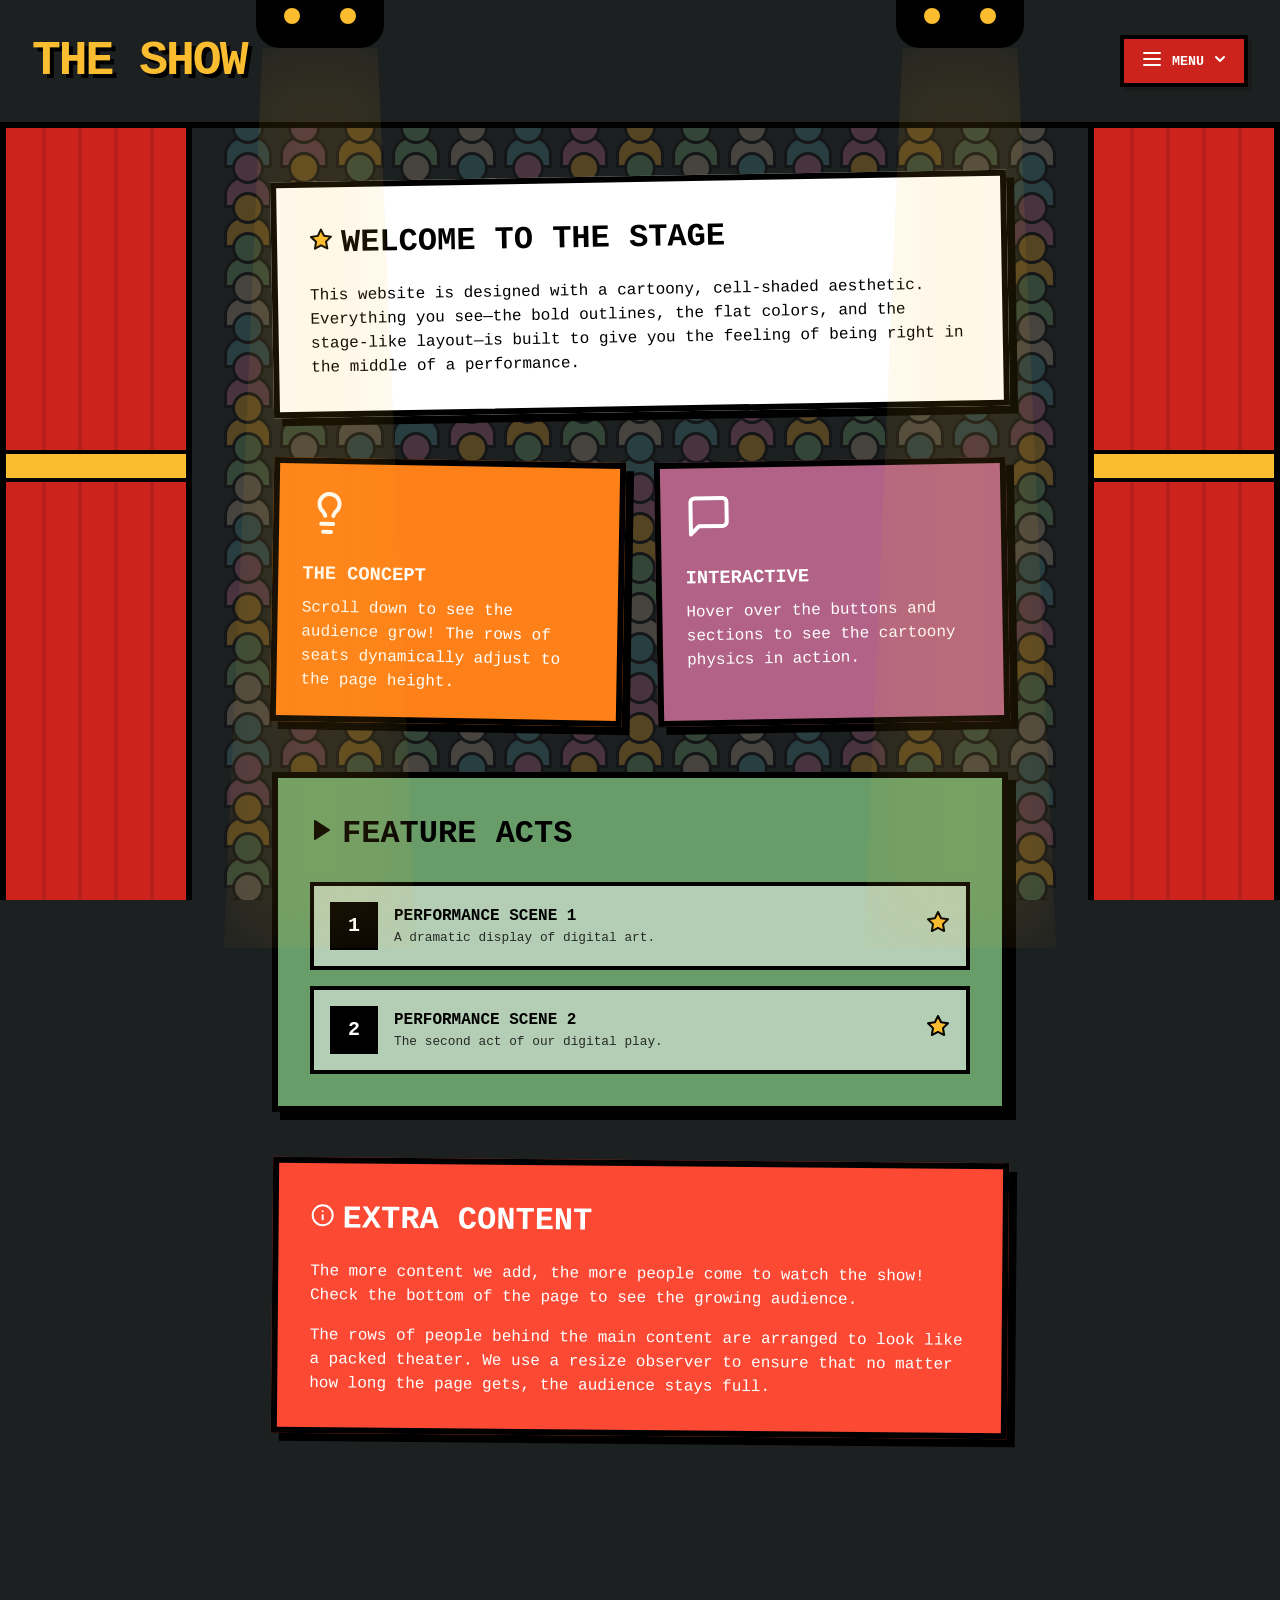
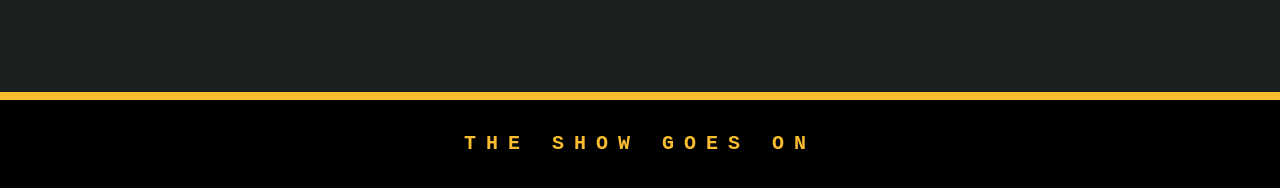
==== index.html @ 4f7fc9e9 "v16: Using thumbnail.png as a placeholder, create a design for a page that could list events/shows o" ====
<!DOCTYPE html>
<html lang="en">
<head>
    <meta charset="UTF-8">
    <meta name="viewport" content="width=device-width, initial-scale=1.0">
    <title>The Show - Cartoon Edition</title>
    <link rel="stylesheet" href="css/base.css">
    <link rel="stylesheet" href="css/theme.css">
    <link rel="stylesheet" href="css/components.css">
</head>
<body class="home">

<div id="page" class="site">
    <!-- Header / Spotlight Area -->
    <header id="masthead" class="site-header sticky-header cartoon-border">
        <!-- Left Spotlight -->
        <div class="spotlight-housing spotlight-left">
            <div class="spotlight-bulb"></div>
            <div class="spotlight-bulb"></div>
            <div class="spotlight-cone"></div>
        </div>
        
        <!-- Right Spotlight -->
        <div class="spotlight-housing spotlight-right">
            <div class="spotlight-bulb"></div>
            <div class="spotlight-bulb"></div>
            <div class="spotlight-cone"></div>
        </div>

        <h1 class="main-title">
            The Show
        </h1>

        <nav id="site-navigation" class="main-navigation">
            <div class="dropdown">
                <button class="interactive-btn nav-btn-content menu-toggle" aria-controls="primary-menu" aria-expanded="false">
                    <span data-icon="Menu"></span> MENU <span data-icon="ChevronDown"></span>
                </button>
                <ul id="primary-menu" class="dropdown-menu menu">
                    <li class="dropdown-item menu-item menu-item-has-children">
                        <a href="index.html" class="dropdown-link nav-link has-submenu">
                            ACT I <span data-icon="ChevronRight"></span>
                        </a>
                        <ul class="dropdown-menu dropdown-submenu sub-menu">
                            <li class="dropdown-item menu-item menu-item-has-children">
                                <a href="index.html" class="dropdown-link nav-link has-submenu">
                                    Chapter 1 <span data-icon="ChevronRight"></span>
                                </a>
                                <ul class="dropdown-menu dropdown-submenu sub-menu">
                                    <li class="menu-item"><a href="index.html" class="dropdown-link nav-link">Alternate beginning</a></li>
                                </ul>
                            </li>
                            <li class="dropdown-item menu-item">
                                <a href="index.html" class="dropdown-link nav-link">Chapter 2</a>
                            </li>
                        </ul>
                    </li>
                    <li class="dropdown-item menu-item menu-item-has-children">
                        <a href="act2.html" class="dropdown-link nav-link has-submenu">
                            ACT II <span data-icon="ChevronRight"></span>
                        </a>
                        <ul class="dropdown-menu dropdown-submenu sub-menu">
                            <li class="dropdown-item menu-item">
                                <a href="act2.html" class="dropdown-link nav-link">Chapter 3</a>
                            </li>
                            <li class="dropdown-item menu-item menu-item-has-children">
                                <a href="act2.html" class="dropdown-link nav-link has-submenu">
                                    Chapter 4 <span data-icon="ChevronRight"></span>
                                </a>
                                <ul class="dropdown-menu dropdown-submenu sub-menu">
                                    <li class="menu-item"><a href="act2.html" class="dropdown-link nav-link">Alternate ending</a></li>
                                </ul>
                            </li>
                        </ul>
                    </li>
                    <li class="dropdown-item menu-item">
                        <a href="portfolio.html" class="dropdown-link nav-link">BILLBOARD</a>
                    </li>
                    <li class="dropdown-item menu-item">
                        <a href="contact.html" class="dropdown-link nav-link">CONTACT</a>
                    </li>
                </ul>
            </div>
        </nav>
    </header>

    <!-- Main Content -->
    <main id="primary" class="site-main">
        
        <section class="cartoon-border cartoon-shadow rotate-left section-block scene-white">
            <h2 class="section-header">
                <span data-icon="Star"></span> WELCOME TO THE STAGE
            </h2>
            <p>This website is designed with a cartoony, cell-shaded aesthetic. Everything you see—the bold outlines, the flat colors, and the stage-like layout—is built to give you the feeling of being right in the middle of a performance.</p>
        </section>

        <section class="responsive-grid">
            <div class="cartoon-border cartoon-shadow rotate-right grid-item scene-orange">
                <div data-icon="Lightbulb" class="icon-margin-bottom"></div>
                <h3 class="grid-title">The Concept</h3>
                <p>Scroll down to see the audience grow! The rows of seats dynamically adjust to the page height.</p>
            </div>
            <div class="cartoon-border cartoon-shadow rotate-left grid-item scene-purple">
                <div data-icon="Message" class="icon-margin-bottom"></div>
                <h3 class="grid-title">Interactive</h3>
                <p>Hover over the buttons and sections to see the cartoony physics in action.</p>
            </div>
        </section>

        <section class="cartoon-border cartoon-shadow section-block scene-green">
            <h2 class="section-header section-header-large">
                <span data-icon="Play"></span> Feature Acts
            </h2>
            <div class="feature-list">
                <div class="feature-row">
                    <div class="feature-number">1</div>
                    <div class="feature-content">
                        <h4 class="feature-title">Performance Scene 1</h4>
                        <p class="feature-desc">A dramatic display of digital art.</p>
                    </div>
                    <div data-icon="Star"></div>
                </div>
                <div class="feature-row">
                    <div class="feature-number">2</div>
                    <div class="feature-content">
                        <h4 class="feature-title">Performance Scene 2</h4>
                        <p class="feature-desc">The second act of our digital play.</p>
                    </div>
                    <div data-icon="Star"></div>
                </div>
            </div>
        </section>

        <section class="cartoon-border cartoon-shadow rotate-slight section-block scene-red-bright">
            <h2 class="section-header">
                <span data-icon="Info"></span> EXTRA CONTENT
            </h2>
            <p class="margin-bottom-1">The more content we add, the more people come to watch the show! Check the bottom of the page to see the growing audience.</p>
            <p>The rows of people behind the main content are arranged to look like a packed theater. We use a resize observer to ensure that no matter how long the page gets, the audience stays full.</p>
        </section>
    </main>

    <!-- Curtains -->
    <div class="curtain curtain-left">
        <div class="curtain-fold"></div>
        <div class="curtain-fold"></div>
        <div class="curtain-fold"></div>
        <div class="curtain-fold"></div>
        <div class="curtain-tie"></div>
    </div>
    <div class="curtain curtain-right">
        <div class="curtain-fold"></div>
        <div class="curtain-fold"></div>
        <div class="curtain-fold"></div>
        <div class="curtain-fold"></div>
        <div class="curtain-tie"></div>
    </div>

    <!-- Audience Background Layer -->
    <div id="bg-audience-container" class="audience-bg-layer">
        <!-- Injected via JS -->
    </div>

    <!-- Footer Area -->
    <footer id="colophon" class="site-footer">
        <div class="footer-marquee">
            <span class="footer-text">The Show Goes On</span>
        </div>
    </footer>

</div><!-- #page -->

    <script type="module" src="js/app.js"></script>
<script defer src="https://static.cloudflareinsights.com/beacon.min.js/v833ccba57c9e4d2798f2e76cebdd09a11778172276447" integrity="sha512-57MDmcccJXYtNnH+ZiBwzC4jb2rvgVCEokYN+L/nLlmO8rfYT/gIpW2A569iJ/3b+0UEasghjuZH/ma3wIs/EQ==" data-cf-beacon='{"version":"2024.11.0","token":"4c6229722a6346bc8eb5cb0e5eae5d41","server_timing":{"name":{"cfCacheStatus":true,"cfEdge":true,"cfExtPri":true,"cfL4":true,"cfOrigin":true,"cfSpeedBrain":true},"location_startswith":null}}' crossorigin="anonymous"></script>
</body>
</html>
---- css/base.css ----
:root {
  --bg-dark: #1d2021;
  --fg-light: #ebdbb2;
  --accent-yellow: #fabd2f;
  --accent-red: #cc241d;
  --accent-blue: #458588;
  --accent-purple: #b16286;
  --accent-gold: #d79921;
  --accent-green: #689d6a;
  --accent-orange: #fe8019;
  --accent-aqua: #8ec07c;
  --accent-bright-red: #fb4934;
  --black: #000000;
}

* {
  box-sizing: border-box;
  margin: 0;
  padding: 0;
}

body {
  background-color: var(--bg-dark);
  color: var(--fg-light);
  font-family: 'Courier New', Courier, monospace;
  overflow-x: hidden;
  line-height: 1.5;
}

::selection {
  background: var(--accent-yellow);
  color: var(--black);
}

button {
  cursor: pointer;
  font-family: inherit;
}
---- css/theme.css ----
.cartoon-border {
  border: 6px solid var(--black);
}

.cartoon-shadow {
  box-shadow: 8px 8px 0px var(--black);
}

.rotate-left { transform: rotate(-1deg); }
.rotate-right { transform: rotate(1deg); }
.rotate-slight { transform: rotate(0.5deg); }

.interactive-btn {
  background: var(--accent-red);
  border: 4px solid var(--black);
  padding: 0.5rem 1rem;
  font-weight: bold;
  box-shadow: 4px 4px 0px #1a1a1a;
  transition: transform 0.2s, background 0.2s;
  text-decoration: none;
  color: white;
  display: inline-block;
}

.interactive-btn:hover {
  transform: translateY(-4px);
}

.interactive-btn:active {
  transform: translateY(0);
}

.nav-btn-content {
  display: flex;
  align-items: center;
  gap: 0.5rem;
}

.feature-row {
  display: flex;
  align-items: center;
  gap: 1rem;
  padding: 1rem;
  border: 4px solid var(--black);
  background: rgba(255, 255, 255, 0.5);
  transition: background 0.2s;
  cursor: pointer;
}

.feature-row:hover {
  background: rgba(255, 255, 255, 1);
}

.feature-number {
  width: 3rem;
  height: 3rem;
  background: var(--black);
  color: white;
  display: flex;
  align-items: center;
  justify-content: center;
  font-weight: 900;
  font-size: 1.25rem;
}

.feature-list {
  display: flex;
  flex-direction: column;
  gap: 1rem;
}

.feature-content {
  flex-grow: 1;
}

.feature-title {
  font-weight: bold;
  text-transform: uppercase;
}

.feature-desc {
  font-size: 0.8rem;
  opacity: 0.8;
}

.section-header {
  font-size: 2rem;
  font-weight: 900;
  margin-bottom: 1rem;
  display: flex;
  align-items: center;
  gap: 0.5rem;
}

.section-header-large {
  margin-bottom: 1.5rem;
  text-transform: uppercase;
}

.grid-title {
  font-weight: bold;
  text-transform: uppercase;
  margin-bottom: 0.5rem;
}

.icon-margin-bottom {
  margin-bottom: 1rem;
}

.margin-bottom-1 {
  margin-bottom: 1rem;
}

/* Scene Backgrounds */
.scene-white { background: white; color: black; }
.scene-orange { background: var(--accent-orange); color: white; }
.scene-purple { background: var(--accent-purple); color: white; }
.scene-green { background: var(--accent-green); color: black; }
.scene-red-bright { background: var(--accent-bright-red); color: white; }
.scene-yellow { background: var(--accent-yellow); color: black; }
.scene-aqua { background: var(--accent-aqua); color: black; }
.scene-blue { background: var(--accent-blue); color: white; }
.scene-gold { background: var(--accent-gold); color: black; }

/* Portfolio Billboard */
.portfolio-grid {
  display: flex;
  flex-direction: column;
  gap: 4rem;
  margin-bottom: 5rem;
}

.portfolio-card {
  display: flex;
  flex-direction: column;
  padding: 1.5rem;
  gap: 1.5rem;
  position: relative;
}

@media (min-width: 769px) {
  .portfolio-card {
    flex-direction: row;
    align-items: flex-start;
  }
}

.portfolio-image-container {
  flex-shrink: 0;
  width: 100%;
  max-width: 300px;
  aspect-ratio: 1;
  overflow: hidden;
  background: var(--black);
}

.portfolio-thumbnail {
  width: 100%;
  height: 100%;
  object-fit: cover;
  display: block;
}

.portfolio-content {
  flex-grow: 1;
  display: flex;
  flex-direction: column;
  gap: 1rem;
}

.portfolio-title {
  font-size: 1.8rem;
  font-weight: 900;
  text-transform: uppercase;
  color: inherit;
}

.portfolio-tags {
  display: flex;
  flex-wrap: wrap;
  gap: 0.5rem;
}

.portfolio-tag {
  background: var(--black);
  color: white;
  padding: 0.25rem 0.6rem;
  font-size: 0.75rem;
  font-weight: bold;
  text-transform: uppercase;
  border-radius: 4px;
  border: 1px solid rgba(255, 255, 255, 0.2);
}

/* Metadata specific colors if needed */
.tag-date { background: var(--accent-yellow); color: var(--black); }

.portfolio-description {
  font-size: 1rem;
  line-height: 1.4;
}

.portfolio-btn {
  align-self: flex-start;
}

/* Form Elements */
.theatrical-form {
  display: flex;
  flex-direction: column;
  gap: 1.5rem;
}

.form-group {
  display: flex;
  flex-direction: column;
  gap: 0.5rem;
}

.form-label {
  font-weight: 900;
  text-transform: uppercase;
  font-size: 0.9rem;
  color: var(--black);
}

.form-input,
.form-select,
.form-textarea {
  width: 100%;
  padding: 0.75rem;
  border: 4px solid var(--black);
  background: white;
  font-family: inherit;
  font-size: 1rem;
  box-shadow: 4px 4px 0px var(--black);
  transition: transform 0.1s, box-shadow 0.1s;
}

.form-input:focus,
.form-select:focus,
.form-textarea:focus {
  outline: none;
  transform: translate(-2px, -2px);
  box-shadow: 6px 6px 0px var(--black);
}

.form-textarea {
  min-height: 120px;
  resize: vertical;
}

.form-radio-group {
  display: flex;
  gap: 1.5rem;
  flex-wrap: wrap;
}

.form-radio-label,
.form-checkbox-label {
  display: flex;
  align-items: center;
  gap: 0.5rem;
  cursor: pointer;
  font-weight: bold;
  font-size: 0.9rem;
  color: var(--black);
}

/* Custom styling for standard radio/checkbox to match theme */
.form-radio,
.form-checkbox {
  appearance: none;
  width: 1.5rem;
  height: 1.5rem;
  border: 3px solid var(--black);
  background: white;
  cursor: pointer;
  position: relative;
  transition: background 0.2s;
}

.form-radio {
  border-radius: 50%;
}

.form-checkbox {
  border-radius: 4px;
}

.form-radio:checked {
  background: var(--accent-yellow);
}

.form-radio:checked::after {
  content: '';
  position: absolute;
  top: 50%;
  left: 50%;
  transform: translate(-50%, -50%);
  width: 0.6rem;
  height: 0.6rem;
  background: var(--black);
  border-radius: 50%;
}

.form-checkbox:checked {
  background: var(--accent-yellow);
}

.form-checkbox:checked::after {
  content: '✓';
  position: absolute;
  top: 50%;
  left: 50%;
  transform: translate(-50%, -50%);
  color: var(--black);
  font-weight: 900;
  font-size: 1rem;
}

.form-submit-container {
  margin-top: 1rem;
}

.submit-btn {
  width: 100%;
  padding: 1rem;
  font-size: 1.2rem;
  display: flex;
  justify-content: center;
  align-items: center;
  gap: 0.75rem;
}

.audience-bg-layer {
  position: fixed;
  inset: 0;
  z-index: 0;
  pointer-events: none;
  overflow: hidden;
  opacity: 0.3;
  padding-top: 8rem;
}

@media (max-width: 768px) {
  .audience-bg-layer {
    padding-top: 6rem;
  }
}

.site-footer {
  position: relative;
  z-index: 10;
  margin-top: 5rem;
  pointer-events: none;
}

.footer-marquee {
  height: 6rem;
  background: black;
  border-top: 8px solid var(--accent-yellow);
  display: flex;
  align-items: center;
  justify-content: center;
}

.footer-text {
  color: var(--accent-yellow);
  font-weight: 900;
  text-transform: uppercase;
  letter-spacing: 0.5em;
  font-size: 1.25rem;
}

/* Responsive Layout Classes */
.site-header {
  position: sticky;
  top: 0;
  z-index: 200;
  background: var(--bg-dark);
  height: 8rem;
  display: flex;
  align-items: center;
  justify-content: space-between;
  padding: 0 2rem;
  border-top: none;
  border-left: none;
  border-right: none;
}

.spotlight-left { left: 20%; }
.spotlight-right { right: 20%; }

.main-title {
  color: var(--accent-yellow);
  font-size: 3rem;
  font-weight: 900;
  text-transform: uppercase;
  letter-spacing: -2px;
  filter: drop-shadow(4px 4px 0px #000);
}

.main-navigation {
  display: flex;
  position: relative;
}

/* Dropdown Container */
.dropdown {
  position: relative;
  display: inline-block;
}

/* Dropdown Menu (The actual list) */
.dropdown-menu {
  display: none;
  position: absolute;
  background-color: var(--bg-dark);
  min-width: 220px;
  z-index: 210;
  list-style: none;
  border: 4px solid var(--black);
  box-shadow: 6px 6px 0px var(--black);
  top: 100%;
  right: 0; /* Align right to prevent off-screen on desktop */
  padding: 0;
  margin-top: 0.5rem;
}

/* Toggle classes for click-based navigation */
.dropdown.is-open > .dropdown-menu,
.dropdown-item.is-open > .dropdown-submenu {
  display: block;
}

/* Menu Items */
.dropdown-item {
  position: relative;
  white-space: nowrap;
}

.dropdown-link {
  display: flex;
  align-items: center;
  justify-content: space-between;
  padding: 0.75rem 1rem;
  color: var(--fg-light);
  text-decoration: none;
  font-weight: bold;
  font-size: 0.9rem;
  text-transform: uppercase;
  transition: background 0.1s, color 0.1s;
  border-bottom: 2px solid var(--black);
}

.dropdown-link:hover {
  background-color: var(--accent-yellow);
  color: var(--black);
}

.dropdown-item:last-child > .dropdown-link {
  border-bottom: none;
}

/* Nested Sub-menus - Opening to the left to avoid screen edge */
.dropdown-submenu {
  top: -4px;
  right: 100%;
  left: auto;
  margin-top: 0;
  margin-right: 0.25rem;
}

/* Arrow rotation when open on mobile */
.dropdown-item.is-open > .dropdown-link [data-icon="ChevronRight"],
.dropdown-item.is-open > .dropdown-link [data-icon="ChevronDown"] {
  transform: rotate(90deg);
}

/* Mobile Adjustments for Navigation */
@media (max-width: 768px) {
  .dropdown-menu {
    position: fixed; /* Full width/height approach for better mobile UX */
    top: 6rem;
    left: 1rem;
    right: 1rem;
    width: calc(100% - 2rem);
    max-height: 70vh;
    overflow-y: auto;
    box-shadow: 12px 12px 0px var(--black);
  }

  .dropdown-submenu {
    position: static;
    width: 100%;
    margin: 0;
    border: none;
    border-left: 8px solid var(--accent-yellow);
    background: rgba(0,0,0,0.2);
    box-shadow: none;
  }

  .dropdown-link {
    padding: 1.25rem 1rem; /* Bigger tap targets */
    font-size: 1rem;
  }
}

.site-main {
  position: relative;
  z-index: 30;
  padding: 3rem 2rem 8rem 2rem;
  max-width: 800px;
  margin: 0 auto;
}

.section-block {
  padding: 2rem;
  margin-bottom: 3rem;
}

.responsive-grid {
  display: grid;
  grid-template-columns: 1fr 1fr;
  gap: 2rem;
  margin-bottom: 3rem;
}

.grid-item {
  padding: 1.5rem;
}

@media (max-width: 768px) {
  .site-header {
    height: 6rem;
    padding: 0 2.5rem; /* More horizontal padding to avoid curtains */
  }

  .main-title {
    font-size: 1.4rem;
    letter-spacing: -1px;
  }

  .main-navigation {
    gap: 0.5rem;
  }

  .site-main {
    padding: 1.5rem 2.5rem 6rem 2.5rem; /* Increase side padding to clear curtains (2rem) */
  }

  .section-block {
    padding: 1.25rem;
    margin-bottom: 1.5rem;
  }

  .section-header {
    font-size: 1.4rem;
  }

  .responsive-grid {
    grid-template-columns: 1fr;
    gap: 1rem;
    margin-bottom: 1.5rem;
  }

  .grid-item {
    padding: 1rem;
  }

  .feature-row {
    padding: 0.75rem;
  }

  .feature-number {
    width: 2.5rem;
    height: 2.5rem;
    font-size: 1rem;
  }

  .rotate-left, .rotate-right, .rotate-slight {
    transform: none; /* Avoid horizontal overflow on mobile */
  }

  .footer-text {
    font-size: 1rem;
    letter-spacing: 0.2em;
  }
}
---- css/components.css ----
/* Curtains */
.curtain {
  position: fixed;
  top: 0;
  bottom: 0;
  width: 12rem;
  z-index: 100; /* Increased to cover header during transition */
  pointer-events: none;
  background: var(--accent-red);
  border-left: 6px solid var(--black);
  border-right: 6px solid var(--black);
  transition: width 0.6s cubic-bezier(0.77, 0, 0.175, 1);
}

@media (max-width: 768px) {
  .curtain {
    width: 2rem;
  }
  .curtain-tie {
    height: 1.25rem;
  }
}

body.curtains-closed .curtain {
  width: 50vw;
  pointer-events: auto;
}

.curtain-left { left: 0; transform-origin: left; animation: sway 5s ease-in-out infinite; }
.curtain-right { right: 0; transform-origin: right; animation: sway 5s ease-in-out infinite reverse; }

@keyframes sway {
  0%, 100% { transform: scaleX(1); }
  50% { transform: scaleX(1.05); }
}

.curtain-fold {
  position: absolute;
  top: 0;
  bottom: 0;
  border-right: 4px solid rgba(0, 0, 0, 0.1);
}

.curtain-fold:nth-child(1) { left: 20%; }
.curtain-fold:nth-child(2) { left: 40%; }
.curtain-fold:nth-child(3) { left: 60%; }
.curtain-fold:nth-child(4) { left: 80%; }

.curtain-tie {
  position: absolute;
  top: 50%;
  width: 100%;
  height: 2rem;
  background: var(--accent-yellow);
  border-top: 4px solid var(--black);
  border-bottom: 4px solid var(--black);
}

/* Spotlights */
.spotlight-housing {
  position: absolute;
  top: 0;
  width: 8rem;
  height: 3rem;
  background: var(--black);
  border-bottom-left-radius: 1.5rem;
  border-bottom-right-radius: 1.5rem;
  display: flex;
  justify-content: space-around;
  padding: 0.5rem;
  transition: all 0.3s ease;
}

@media (max-width: 768px) {
  .spotlight-housing {
    width: 4rem;
    height: 2rem;
    padding: 0.25rem;
  }
  .spotlight-left { left: 5% !important; }
  .spotlight-right { right: 5% !important; }
}

.spotlight-bulb {
  width: 1rem;
  height: 1rem;
  border-radius: 50%;
  background: var(--accent-yellow);
  animation: pulse 2s infinite;
}

@keyframes pulse {
  0%, 100% { opacity: 1; transform: scale(1); }
  50% { opacity: 0.5; transform: scale(0.8); }
}

.spotlight-cone {
  position: absolute;
  top: 100%;
  left: 50%;
  transform: translateX(-50%);
  width: 12rem;
  height: 100vh;
  background: rgba(250, 189, 47, 0.1);
  filter: blur(40px);
  pointer-events: none;
  clip-path: polygon(20% 0%, 80% 0%, 100% 100%, 0% 100%);
}

/* Audience */
.audience-member {
  position: relative;
  width: 3rem;
  height: 3.5rem;
  margin: 0 0.25rem;
  flex-shrink: 0;
}

.audience-head {
  position: absolute;
  top: 0;
  left: 50%;
  transform: translateX(-50%);
  width: 2rem;
  height: 2rem;
  border-radius: 50%;
  border: 3px solid var(--black);
  background-color: var(--member-color, #458588);
  z-index: 2; /* Keep head above shoulders */
}

.audience-shoulders {
  position: absolute;
  bottom: 0;
  left: 0;
  width: 100%;
  height: 2rem;
  border-top-left-radius: 1.2rem;
  border-top-right-radius: 1.2rem;
  border: 3px solid var(--black);
  background-color: var(--member-color, #458588);
  z-index: 1;
}

.audience-row {
  display: flex;
  justify-content: center;
  margin-top: -1rem;
}
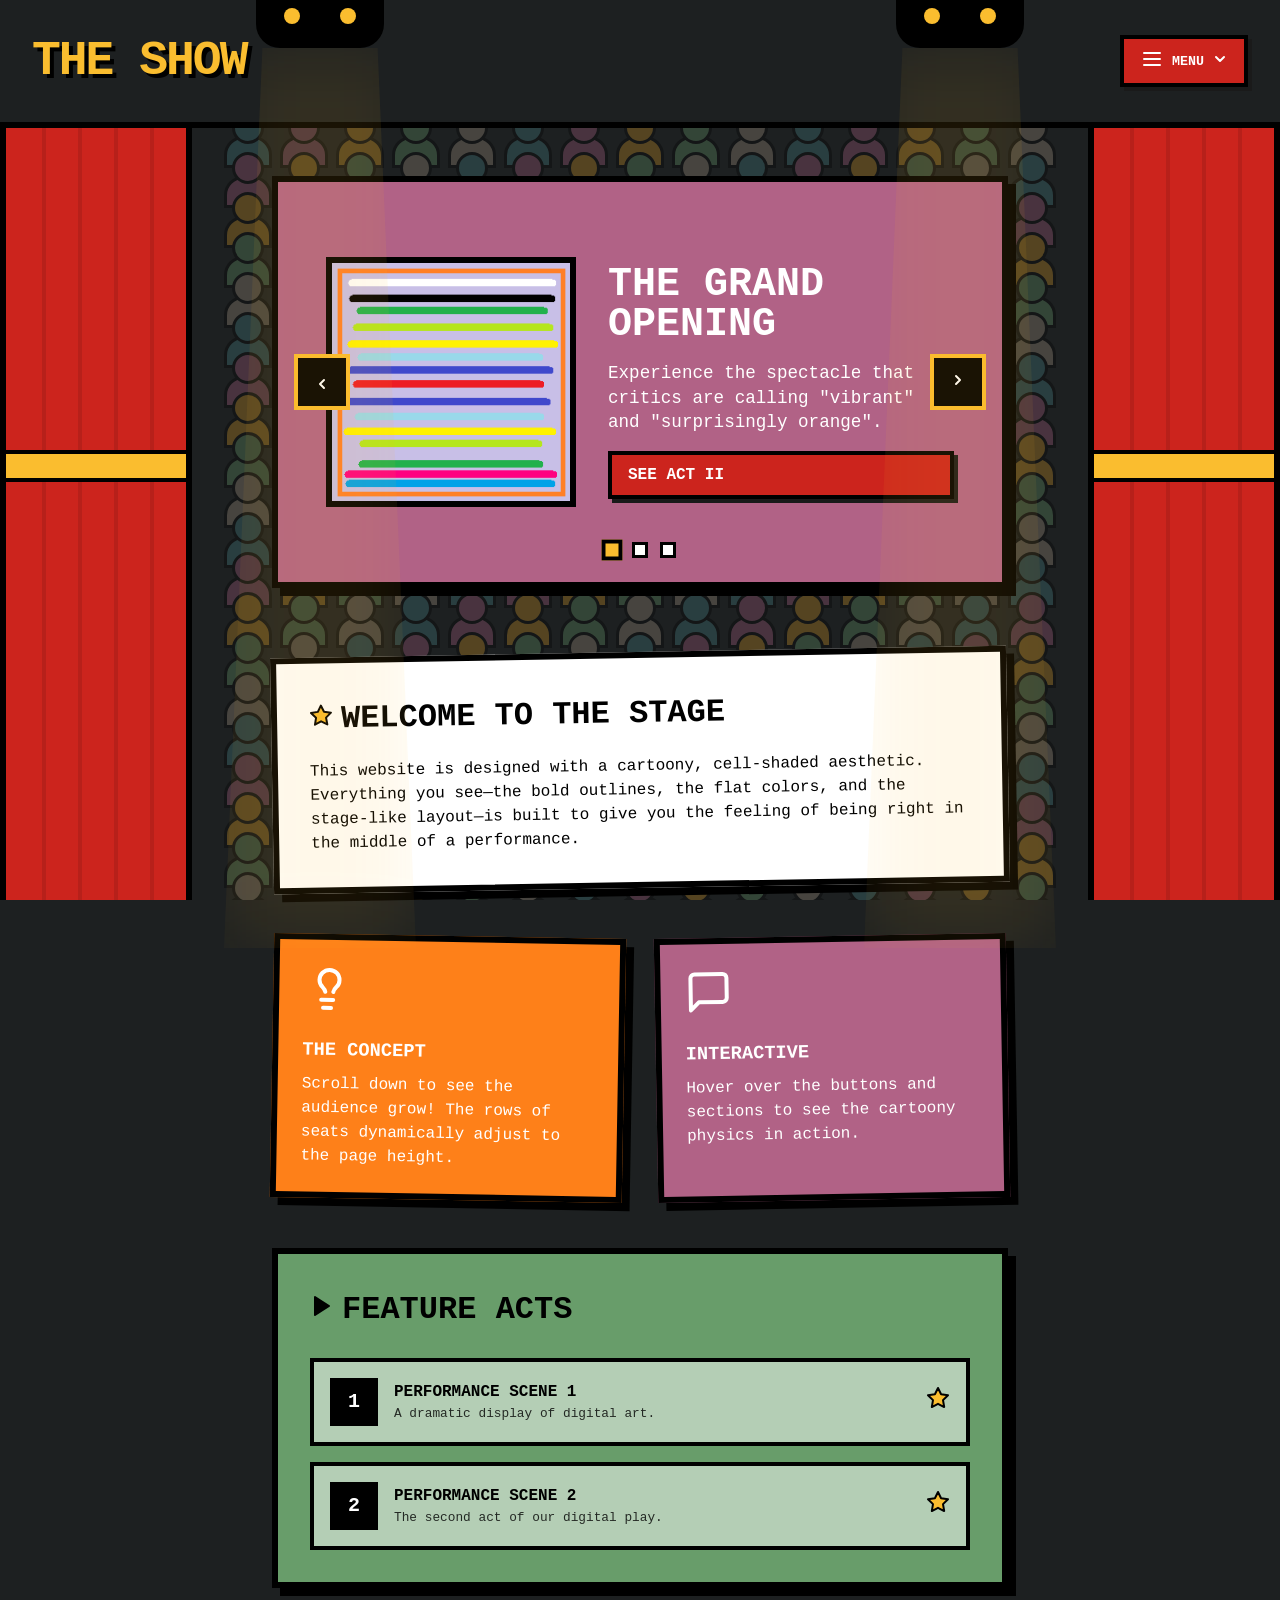
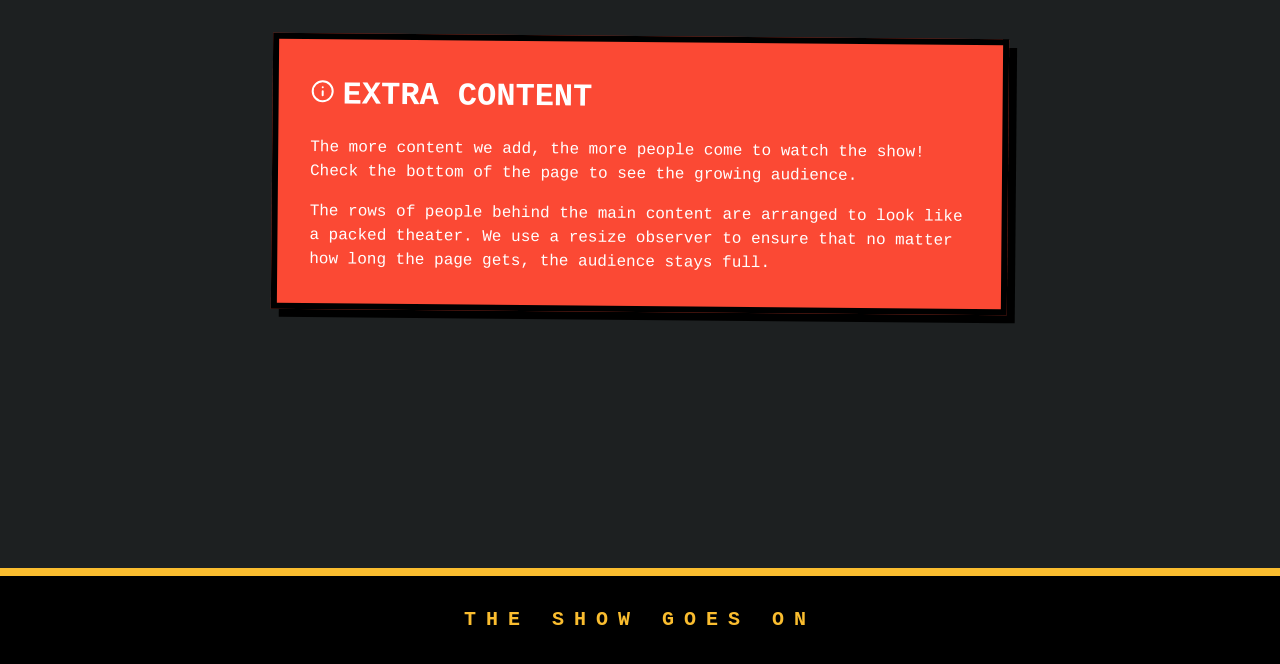
==== commit bcce379b: "v17: Create a simple carousel/slider that will link to featured content. It should support (but not " ====
--- a/index.html
+++ b/index.html
@@ -86,6 +86,59 @@
 
     <!-- Main Content -->
     <main id="primary" class="site-main">
+
+        <!-- Featured Carousel -->
+        <section class="featured-carousel-section margin-bottom-1">
+            <div class="carousel-container cartoon-border cartoon-shadow">
+                <div class="carousel-track">
+                    <!-- Slide 1 -->
+                    <div class="carousel-slide active scene-purple">
+                        <div class="slide-image-wrapper">
+                            <img src="thumbnail.png" alt="Grand Opening" class="slide-image cartoon-border">
+                        </div>
+                        <div class="slide-content">
+                            <h2 class="slide-title">The Grand Opening</h2>
+                            <p class="slide-description">Experience the spectacle that critics are calling "vibrant" and "surprisingly orange".</p>
+                            <a href="act2.html" class="interactive-btn nav-link">SEE ACT II</a>
+                        </div>
+                    </div>
+                    <!-- Slide 2 -->
+                    <div class="carousel-slide scene-gold">
+                        <div class="slide-image-wrapper">
+                            <img src="thumbnail.png" alt="New Billboard" class="slide-image cartoon-border">
+                        </div>
+                        <div class="slide-content">
+                            <h2 class="slide-title">Now Showing</h2>
+                            <p class="slide-description">Check out our latest billboard for the full schedule of performances this season.</p>
+                            <a href="portfolio.html" class="interactive-btn nav-link">THE BILLBOARD</a>
+                        </div>
+                    </div>
+                    <!-- Slide 3 (No Image Example) -->
+                    <div class="carousel-slide scene-aqua">
+                        <div class="slide-content no-image-padding">
+                            <h2 class="slide-title">Director's Note</h2>
+                            <p class="slide-description">"Every pixel is a performer, and every line of code is a stage direction." - The Director</p>
+                            <a href="contact.html" class="interactive-btn nav-link">CONTACT US</a>
+                        </div>
+                    </div>
+                </div>
+
+                <!-- Navigation Controls -->
+                <button class="carousel-control prev-btn" aria-label="Previous Slide">
+                    <span data-icon="ChevronRight"></span>
+                </button>
+                <button class="carousel-control next-btn" aria-label="Next Slide">
+                    <span data-icon="ChevronRight"></span>
+                </button>
+
+                <!-- Dots -->
+                <div class="carousel-dots">
+                    <button class="carousel-dot active" aria-label="Go to slide 1"></button>
+                    <button class="carousel-dot" aria-label="Go to slide 2"></button>
+                    <button class="carousel-dot" aria-label="Go to slide 3"></button>
+                </div>
+            </div>
+        </section>
         
         <section class="cartoon-border cartoon-shadow rotate-left section-block scene-white">
             <h2 class="section-header">
@@ -171,6 +224,6 @@
 </div><!-- #page -->
 
     <script type="module" src="js/app.js"></script>
-<script defer src="https://static.cloudflareinsights.com/beacon.min.js/v833ccba57c9e4d2798f2e76cebdd09a11778172276447" integrity="sha512-57MDmcccJXYtNnH+ZiBwzC4jb2rvgVCEokYN+L/nLlmO8rfYT/gIpW2A569iJ/3b+0UEasghjuZH/ma3wIs/EQ==" data-cf-beacon='{"version":"2024.11.0","token":"4c6229722a6346bc8eb5cb0e5eae5d41","server_timing":{"name":{"cfCacheStatus":true,"cfEdge":true,"cfExtPri":true,"cfL4":true,"cfOrigin":true,"cfSpeedBrain":true},"location_startswith":null}}' crossorigin="anonymous"></script>
+<script defer src="https://static.cloudflareinsights.com/beacon.min.js/v8c78df7c7c0f484497ecbca7046644da1771523124516" integrity="sha512-8DS7rgIrAmghBFwoOTujcf6D9rXvH8xm8JQ1Ja01h9QX8EzXldiszufYa4IFfKdLUKTTrnSFXLDkUEOTrZQ8Qg==" data-cf-beacon='{"version":"2024.11.0","token":"4c6229722a6346bc8eb5cb0e5eae5d41","server_timing":{"name":{"cfCacheStatus":true,"cfEdge":true,"cfExtPri":true,"cfL4":true,"cfOrigin":true,"cfSpeedBrain":true},"location_startswith":null}}' crossorigin="anonymous"></script>
 </body>
 </html>
--- a/css/theme.css
+++ b/css/theme.css
@@ -109,6 +109,171 @@
 
 .margin-bottom-1 {
   margin-bottom: 1rem;
+}
+
+/* Carousel Component */
+.featured-carousel-section {
+  width: 100%;
+  margin-bottom: 4rem;
+}
+
+.carousel-container {
+  position: relative;
+  overflow: hidden;
+  background: var(--bg-dark);
+}
+
+.carousel-track {
+  display: flex;
+  transition: transform 0.5s cubic-bezier(0.77, 0, 0.175, 1);
+  width: 100%;
+}
+
+.carousel-slide {
+  flex: 0 0 100%;
+  width: 100%;
+  display: flex;
+  align-items: center;
+  padding: 3rem;
+  gap: 2rem;
+  min-height: 400px;
+}
+
+.slide-image-wrapper {
+  flex: 0 0 250px;
+}
+
+.slide-image {
+  width: 100%;
+  aspect-ratio: 1 / 1;
+  object-fit: cover;
+  display: block;
+}
+
+.slide-content {
+  flex: 1;
+  display: flex;
+  flex-direction: column;
+  gap: 1rem;
+}
+
+.slide-title {
+  font-size: 2.5rem;
+  font-weight: 900;
+  text-transform: uppercase;
+  line-height: 1;
+}
+
+.slide-description {
+  font-size: 1.1rem;
+  line-height: 1.4;
+  max-width: 500px;
+}
+
+.no-image-padding {
+  padding-left: 2rem;
+  padding-right: 2rem;
+  text-align: center;
+  align-items: center;
+}
+
+/* Controls */
+.carousel-control {
+  position: absolute;
+  top: 50%;
+  transform: translateY(-50%);
+  background: var(--black);
+  color: white;
+  border: 4px solid var(--accent-yellow);
+  width: 3.5rem;
+  height: 3.5rem;
+  display: flex;
+  align-items: center;
+  justify-content: center;
+  z-index: 10;
+  cursor: pointer;
+  transition: transform 0.2s, background 0.2s;
+}
+
+.carousel-control:hover {
+  background: var(--accent-yellow);
+  color: var(--black);
+}
+
+.prev-btn {
+  left: 1rem;
+}
+
+.prev-btn [data-icon] {
+  transform: rotate(180deg);
+}
+
+.next-btn {
+  right: 1rem;
+}
+
+.carousel-dots {
+  position: absolute;
+  bottom: 1.5rem;
+  left: 50%;
+  transform: translateX(-50%);
+  display: flex;
+  gap: 0.75rem;
+  z-index: 10;
+}
+
+.carousel-dot {
+  width: 1rem;
+  height: 1rem;
+  border: 3px solid var(--black);
+  background: white;
+  padding: 0;
+  cursor: pointer;
+  transition: background 0.2s, transform 0.2s;
+}
+
+.carousel-dot.active {
+  background: var(--accent-yellow);
+  transform: scale(1.3);
+}
+
+@media (max-width: 768px) {
+  .carousel-slide {
+    flex-direction: column;
+    padding: 2.5rem 1.5rem 4rem 1.5rem;
+    text-align: center;
+    align-items: center;
+    min-height: auto;
+  }
+
+  .slide-image-wrapper {
+    flex: 0 0 150px;
+    width: 150px;
+  }
+
+  .slide-title {
+    font-size: 1.5rem;
+  }
+
+  .slide-description {
+    font-size: 0.9rem;
+  }
+
+  .carousel-control {
+    width: 2.5rem;
+    height: 2.5rem;
+    top: auto;
+    bottom: 0.75rem;
+    transform: none;
+  }
+
+  .prev-btn {
+    left: 1rem;
+  }
+
+  .next-btn {
+    right: 1rem;
+  }
 }
 
 /* Scene Backgrounds */
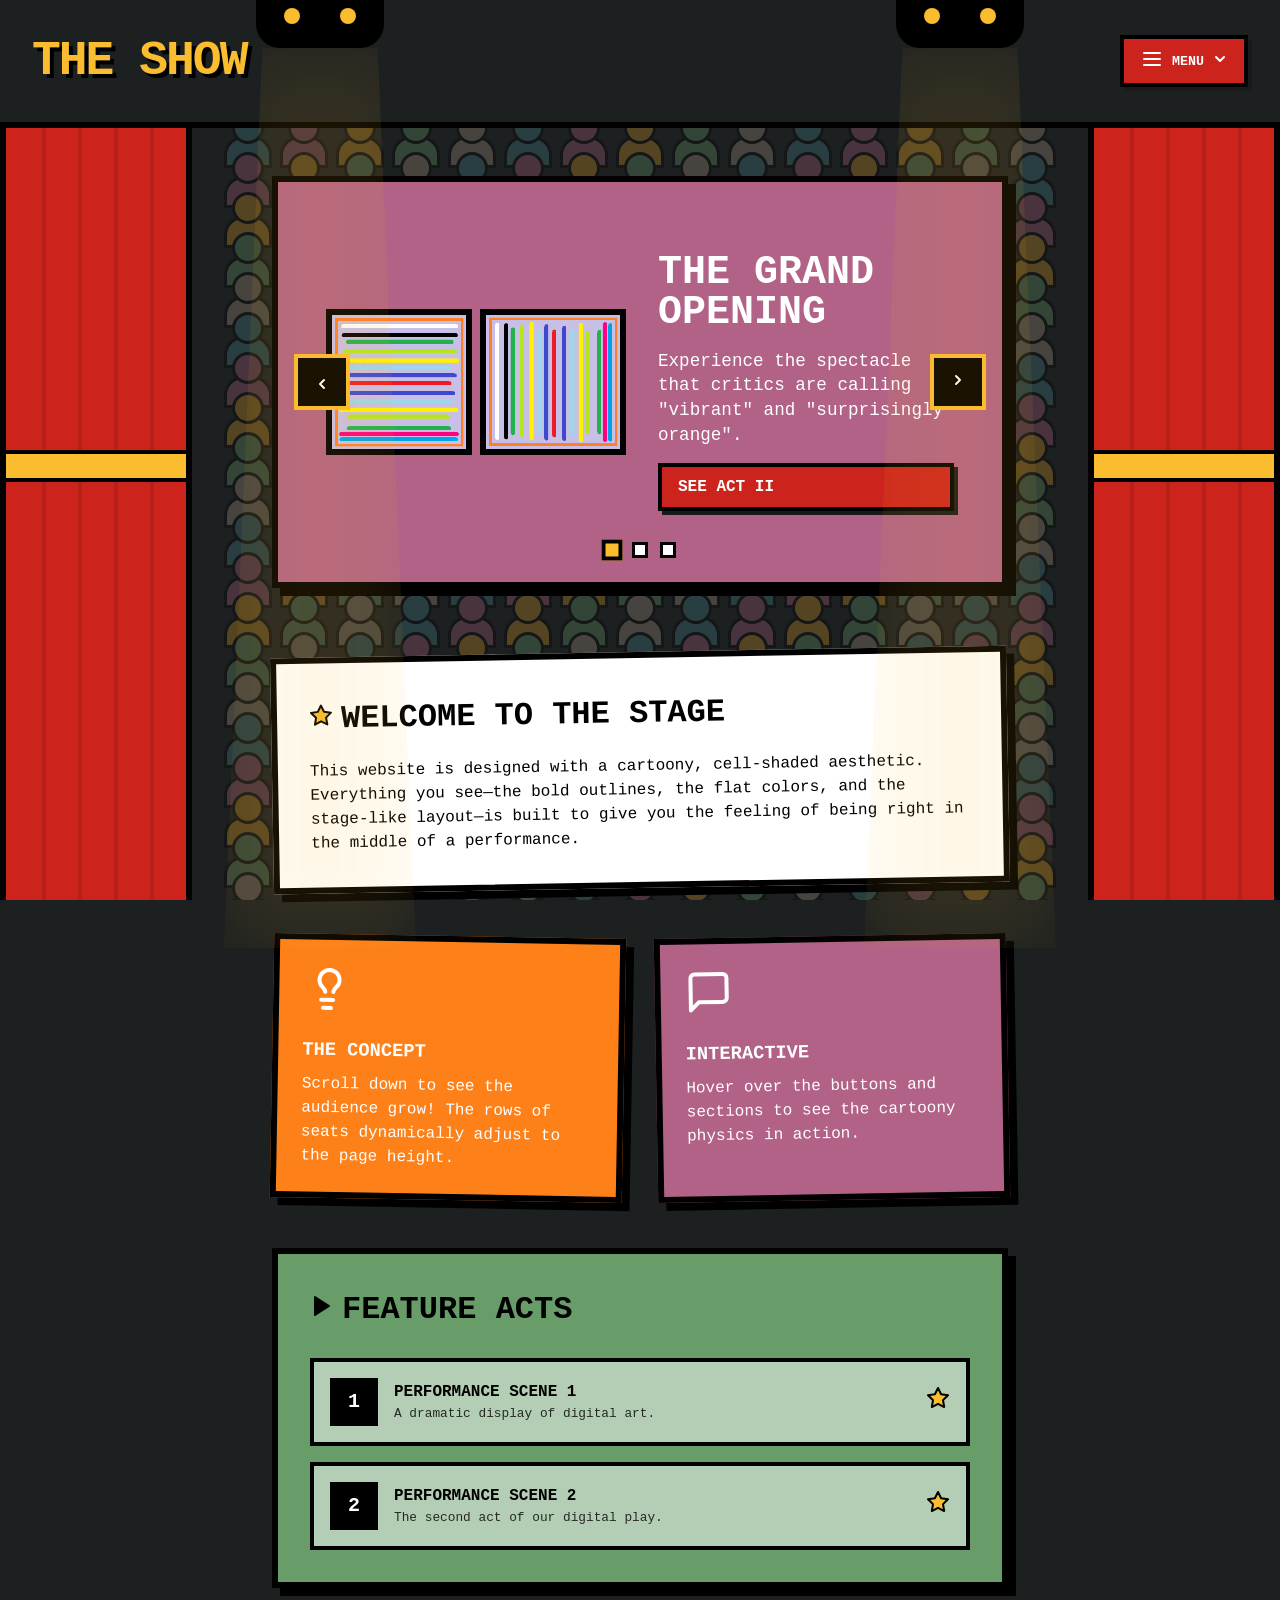
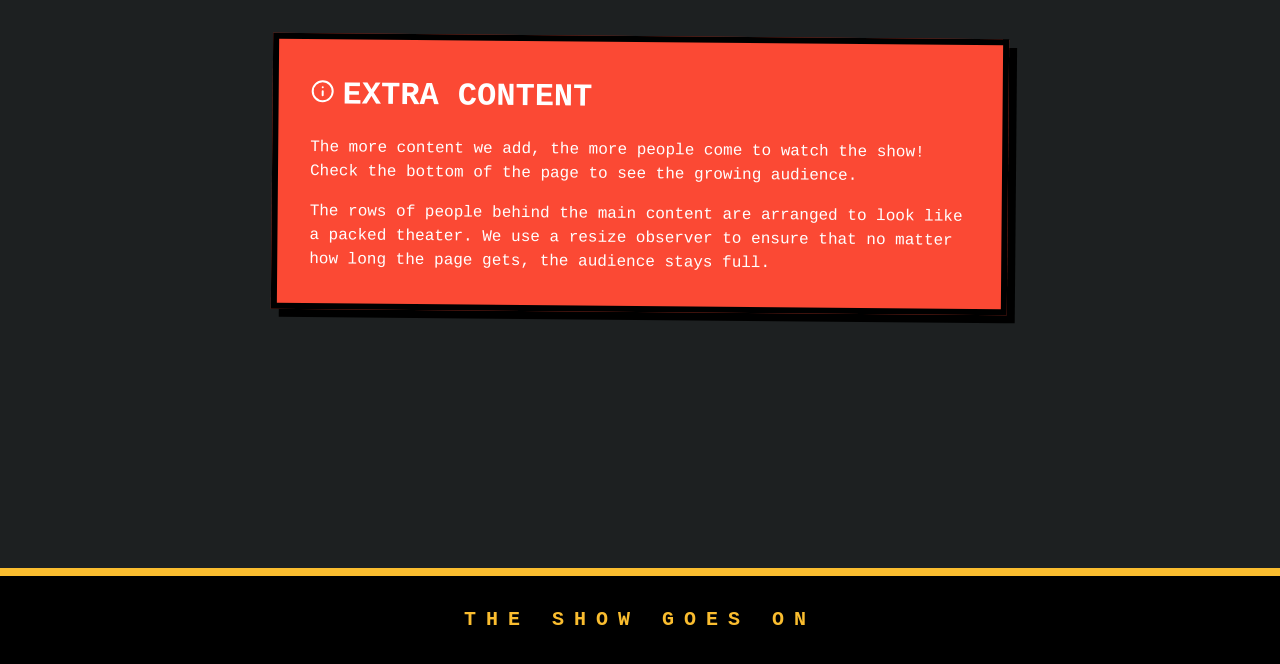
==== commit 18ebfa1c: "v19: Can you please add the ability for the billboard portfolio cards, and the theatrical carousel, " ====
--- a/index.html
+++ b/index.html
@@ -91,10 +91,11 @@
         <section class="featured-carousel-section margin-bottom-1">
             <div class="carousel-container cartoon-border cartoon-shadow">
                 <div class="carousel-track">
-                    <!-- Slide 1 -->
+                    <!-- Slide 1 (Multiple Images) -->
                     <div class="carousel-slide active scene-purple">
                         <div class="slide-image-wrapper">
-                            <img src="thumbnail.png" alt="Grand Opening" class="slide-image cartoon-border">
+                            <img src="thumbnail.png" alt="Grand Opening 1" class="slide-image cartoon-border">
+                            <img src="thumbnail2.png" alt="Grand Opening 2" class="slide-image cartoon-border">
                         </div>
                         <div class="slide-content">
                             <h2 class="slide-title">The Grand Opening</h2>
@@ -102,10 +103,12 @@
                             <a href="act2.html" class="interactive-btn nav-link">SEE ACT II</a>
                         </div>
                     </div>
-                    <!-- Slide 2 -->
+                    <!-- Slide 2 (Multiple Images) -->
                     <div class="carousel-slide scene-gold">
                         <div class="slide-image-wrapper">
-                            <img src="thumbnail.png" alt="New Billboard" class="slide-image cartoon-border">
+                            <img src="thumbnail.png" alt="Now Showing 1" class="slide-image cartoon-border">
+                            <img src="thumbnail3.png" alt="Now Showing 2" class="slide-image cartoon-border">
+                            <img src="thumbnail2.png" alt="Now Showing 3" class="slide-image cartoon-border">
                         </div>
                         <div class="slide-content">
                             <h2 class="slide-title">Now Showing</h2>
--- a/css/theme.css
+++ b/css/theme.css
@@ -140,7 +140,11 @@
 }
 
 .slide-image-wrapper {
-  flex: 0 0 250px;
+  flex: 0 0 300px;
+  display: grid;
+  grid-template-columns: repeat(2, 1fr);
+  gap: 0.5rem;
+  align-content: center;
 }
 
 .slide-image {
@@ -148,6 +152,10 @@
   aspect-ratio: 1 / 1;
   object-fit: cover;
   display: block;
+}
+
+.slide-image-wrapper .slide-image:only-child {
+  grid-column: span 2;
 }
 
 .slide-content {
@@ -247,8 +255,10 @@
   }
 
   .slide-image-wrapper {
-    flex: 0 0 150px;
-    width: 150px;
+    flex: 0 0 auto;
+    width: 100%;
+    max-width: 250px;
+    grid-template-columns: repeat(auto-fit, minmax(80px, 1fr));
   }
 
   .slide-title {
@@ -314,16 +324,24 @@
   flex-shrink: 0;
   width: 100%;
   max-width: 300px;
-  aspect-ratio: 1;
-  overflow: hidden;
+  min-height: 300px;
   background: var(--black);
+  display: grid;
+  grid-template-columns: repeat(2, 1fr);
+  gap: 0.5rem;
+  padding: 0.5rem;
 }
 
 .portfolio-thumbnail {
   width: 100%;
-  height: 100%;
+  aspect-ratio: 1;
   object-fit: cover;
   display: block;
+  border: 2px solid var(--black);
+}
+
+.portfolio-image-container .portfolio-thumbnail:only-child {
+  grid-column: span 2;
 }
 
 .portfolio-content {
--- a/css/components.css
+++ b/css/components.css
@@ -107,6 +107,44 @@
   clip-path: polygon(20% 0%, 80% 0%, 100% 100%, 0% 100%);
 }
 
+/* Nav Tooltip */
+.nav-tooltip {
+  position: absolute;
+  background: var(--black);
+  color: var(--accent-yellow);
+  padding: 0.4rem 0.8rem;
+  font-size: 0.75rem;
+  font-weight: bold;
+  pointer-events: none;
+  z-index: 1000;
+  opacity: 0;
+  transition: opacity 0.4s ease, transform 0.4s ease;
+  border: 2px solid var(--accent-yellow);
+  white-space: nowrap;
+  bottom: 110%;
+  left: 50%;
+  transform: translateX(-50%) translateY(5px);
+  box-shadow: 4px 4px 0px rgba(0,0,0,0.5);
+}
+
+.nav-tooltip.is-visible {
+  opacity: 1;
+  transform: translateX(-50%) translateY(0);
+}
+
+@media (max-width: 768px) {
+  .nav-tooltip {
+    bottom: auto;
+    top: 50%;
+    left: auto;
+    right: 1rem;
+    transform: translateY(-50%) translateX(10px);
+  }
+  .nav-tooltip.is-visible {
+    transform: translateY(-50%) translateX(0);
+  }
+}
+
 /* Audience */
 .audience-member {
   position: relative;
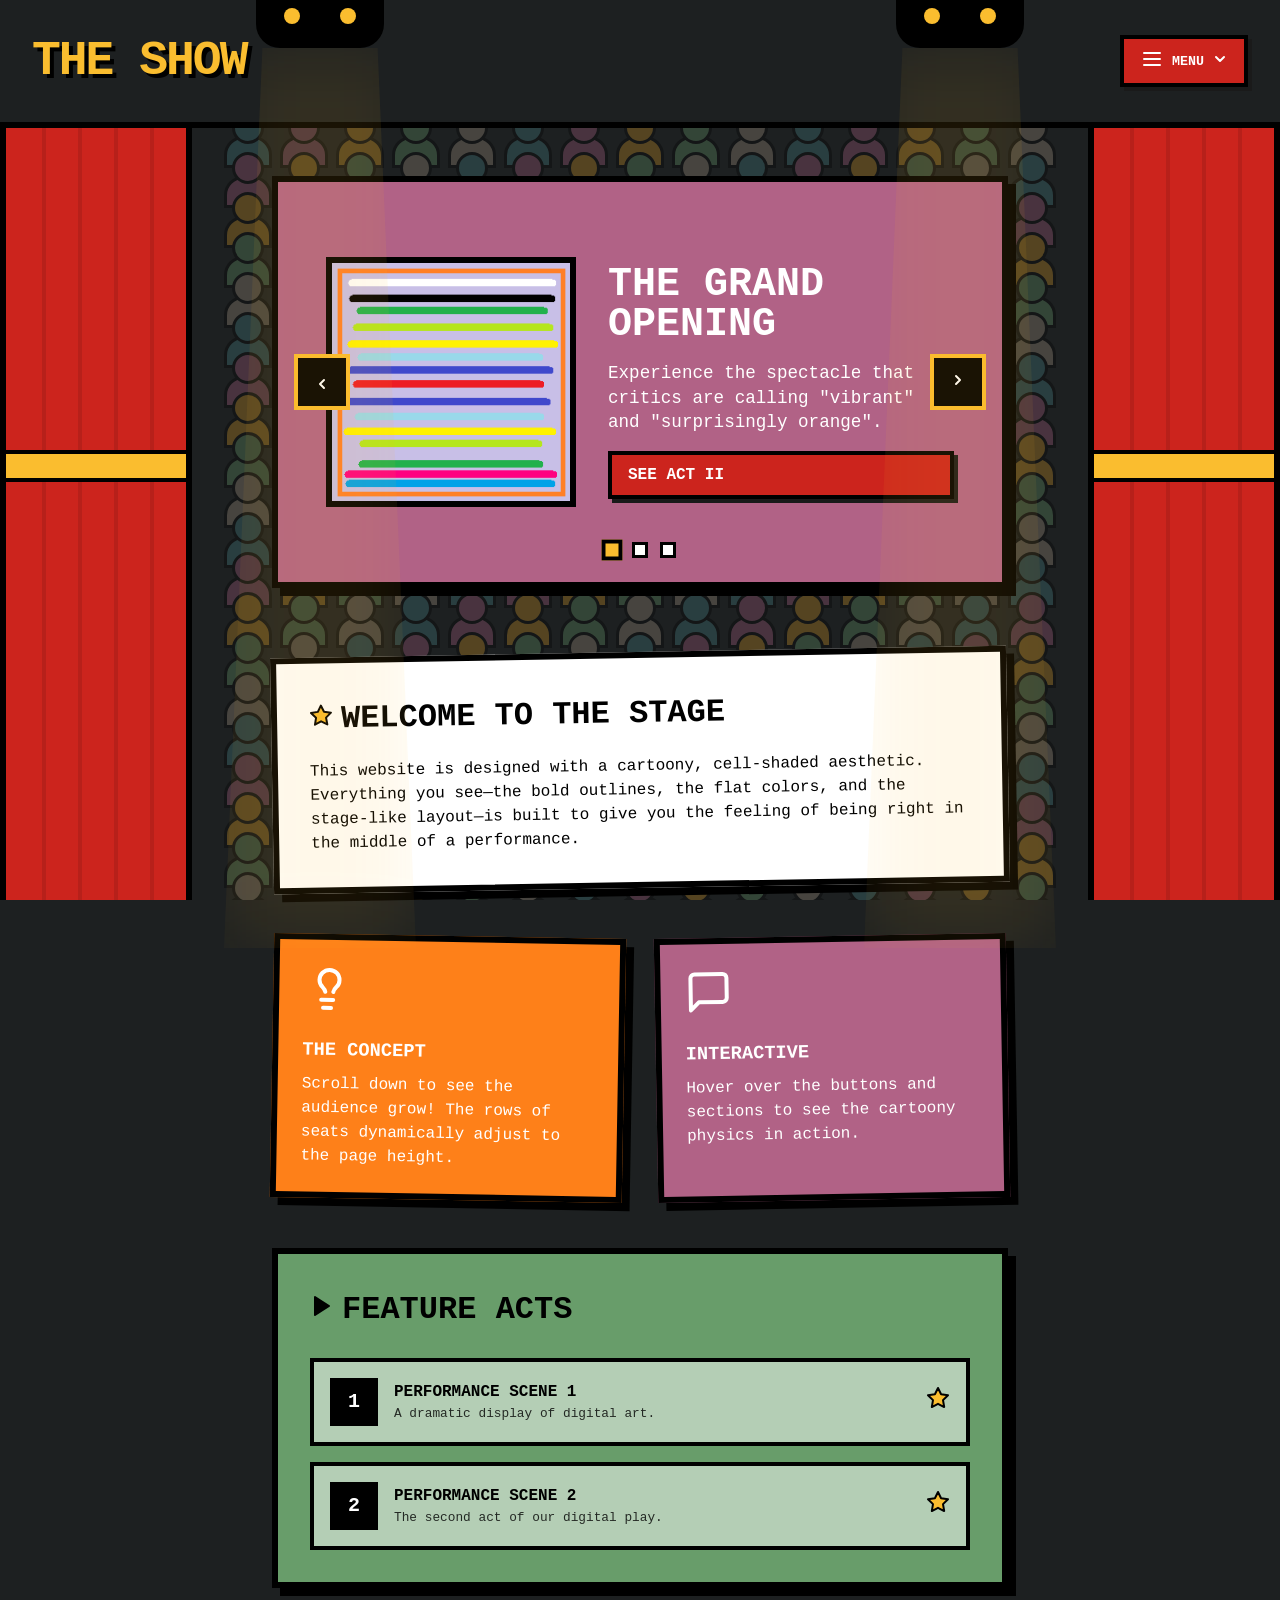
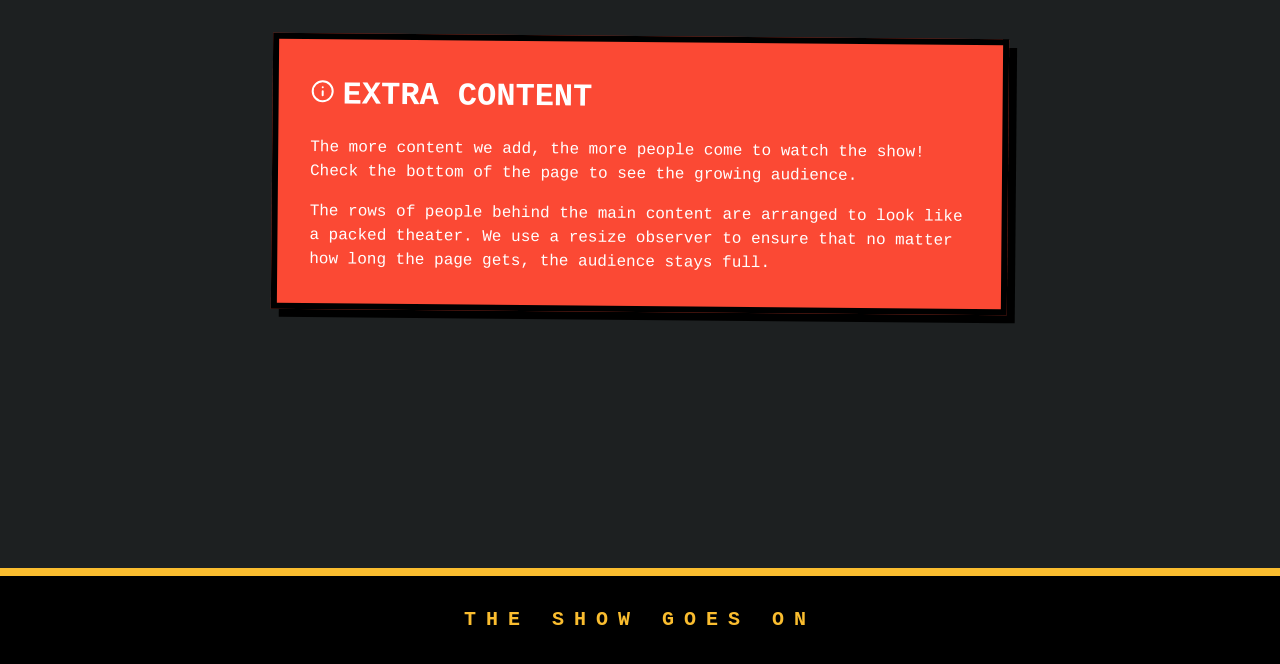
==== commit 0949c0bf: "v20: The front end is looking great! What else do we need to do with this design before we start car" ====
--- a/index.html
+++ b/index.html
@@ -91,11 +91,10 @@
         <section class="featured-carousel-section margin-bottom-1">
             <div class="carousel-container cartoon-border cartoon-shadow">
                 <div class="carousel-track">
-                    <!-- Slide 1 (Multiple Images) -->
+                    <!-- Slide 1 -->
                     <div class="carousel-slide active scene-purple">
                         <div class="slide-image-wrapper">
-                            <img src="thumbnail.png" alt="Grand Opening 1" class="slide-image cartoon-border">
-                            <img src="thumbnail2.png" alt="Grand Opening 2" class="slide-image cartoon-border">
+                            <img src="thumbnail.png" alt="Grand Opening" class="slide-image cartoon-border">
                         </div>
                         <div class="slide-content">
                             <h2 class="slide-title">The Grand Opening</h2>
@@ -103,12 +102,10 @@
                             <a href="act2.html" class="interactive-btn nav-link">SEE ACT II</a>
                         </div>
                     </div>
-                    <!-- Slide 2 (Multiple Images) -->
+                    <!-- Slide 2 -->
                     <div class="carousel-slide scene-gold">
                         <div class="slide-image-wrapper">
-                            <img src="thumbnail.png" alt="Now Showing 1" class="slide-image cartoon-border">
-                            <img src="thumbnail3.png" alt="Now Showing 2" class="slide-image cartoon-border">
-                            <img src="thumbnail2.png" alt="Now Showing 3" class="slide-image cartoon-border">
+                            <img src="thumbnail.png" alt="New Billboard" class="slide-image cartoon-border">
                         </div>
                         <div class="slide-content">
                             <h2 class="slide-title">Now Showing</h2>
@@ -227,6 +224,6 @@
 </div><!-- #page -->
 
     <script type="module" src="js/app.js"></script>
-<script defer src="https://static.cloudflareinsights.com/beacon.min.js/v8c78df7c7c0f484497ecbca7046644da1771523124516" integrity="sha512-8DS7rgIrAmghBFwoOTujcf6D9rXvH8xm8JQ1Ja01h9QX8EzXldiszufYa4IFfKdLUKTTrnSFXLDkUEOTrZQ8Qg==" data-cf-beacon='{"version":"2024.11.0","token":"4c6229722a6346bc8eb5cb0e5eae5d41","server_timing":{"name":{"cfCacheStatus":true,"cfEdge":true,"cfExtPri":true,"cfL4":true,"cfOrigin":true,"cfSpeedBrain":true},"location_startswith":null}}' crossorigin="anonymous"></script>
+<script defer src="https://static.cloudflareinsights.com/beacon.min.js/v833ccba57c9e4d2798f2e76cebdd09a11778172276447" integrity="sha512-57MDmcccJXYtNnH+ZiBwzC4jb2rvgVCEokYN+L/nLlmO8rfYT/gIpW2A569iJ/3b+0UEasghjuZH/ma3wIs/EQ==" data-cf-beacon='{"version":"2024.11.0","token":"4c6229722a6346bc8eb5cb0e5eae5d41","server_timing":{"name":{"cfCacheStatus":true,"cfEdge":true,"cfExtPri":true,"cfL4":true,"cfOrigin":true,"cfSpeedBrain":true},"location_startswith":null}}' crossorigin="anonymous"></script>
 </body>
 </html>
--- a/css/theme.css
+++ b/css/theme.css
@@ -140,11 +140,7 @@
 }
 
 .slide-image-wrapper {
-  flex: 0 0 300px;
-  display: grid;
-  grid-template-columns: repeat(2, 1fr);
-  gap: 0.5rem;
-  align-content: center;
+  flex: 0 0 250px;
 }
 
 .slide-image {
@@ -152,10 +148,6 @@
   aspect-ratio: 1 / 1;
   object-fit: cover;
   display: block;
-}
-
-.slide-image-wrapper .slide-image:only-child {
-  grid-column: span 2;
 }
 
 .slide-content {
@@ -255,10 +247,8 @@
   }
 
   .slide-image-wrapper {
-    flex: 0 0 auto;
-    width: 100%;
-    max-width: 250px;
-    grid-template-columns: repeat(auto-fit, minmax(80px, 1fr));
+    flex: 0 0 150px;
+    width: 150px;
   }
 
   .slide-title {
@@ -324,24 +314,16 @@
   flex-shrink: 0;
   width: 100%;
   max-width: 300px;
-  min-height: 300px;
+  aspect-ratio: 1;
+  overflow: hidden;
   background: var(--black);
-  display: grid;
-  grid-template-columns: repeat(2, 1fr);
-  gap: 0.5rem;
-  padding: 0.5rem;
 }
 
 .portfolio-thumbnail {
   width: 100%;
-  aspect-ratio: 1;
+  height: 100%;
   object-fit: cover;
   display: block;
-  border: 2px solid var(--black);
-}
-
-.portfolio-image-container .portfolio-thumbnail:only-child {
-  grid-column: span 2;
 }
 
 .portfolio-content {
